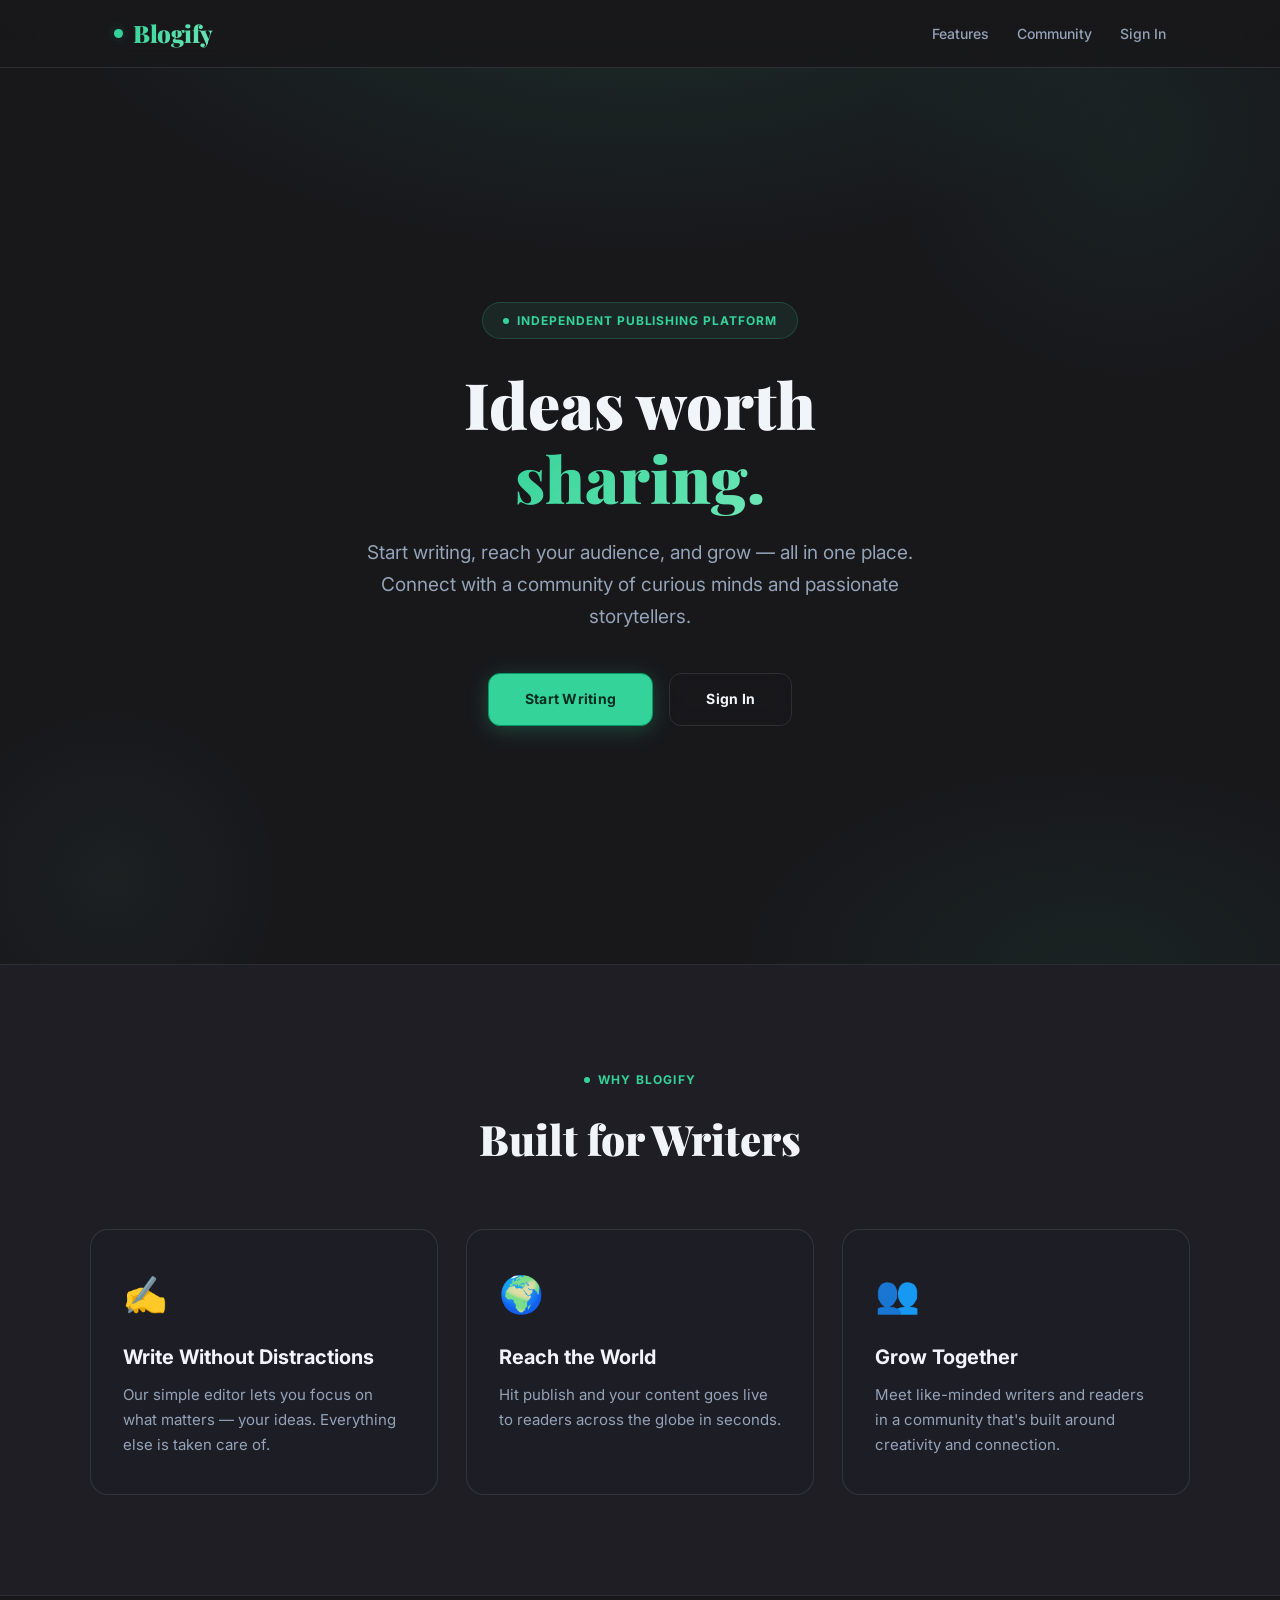
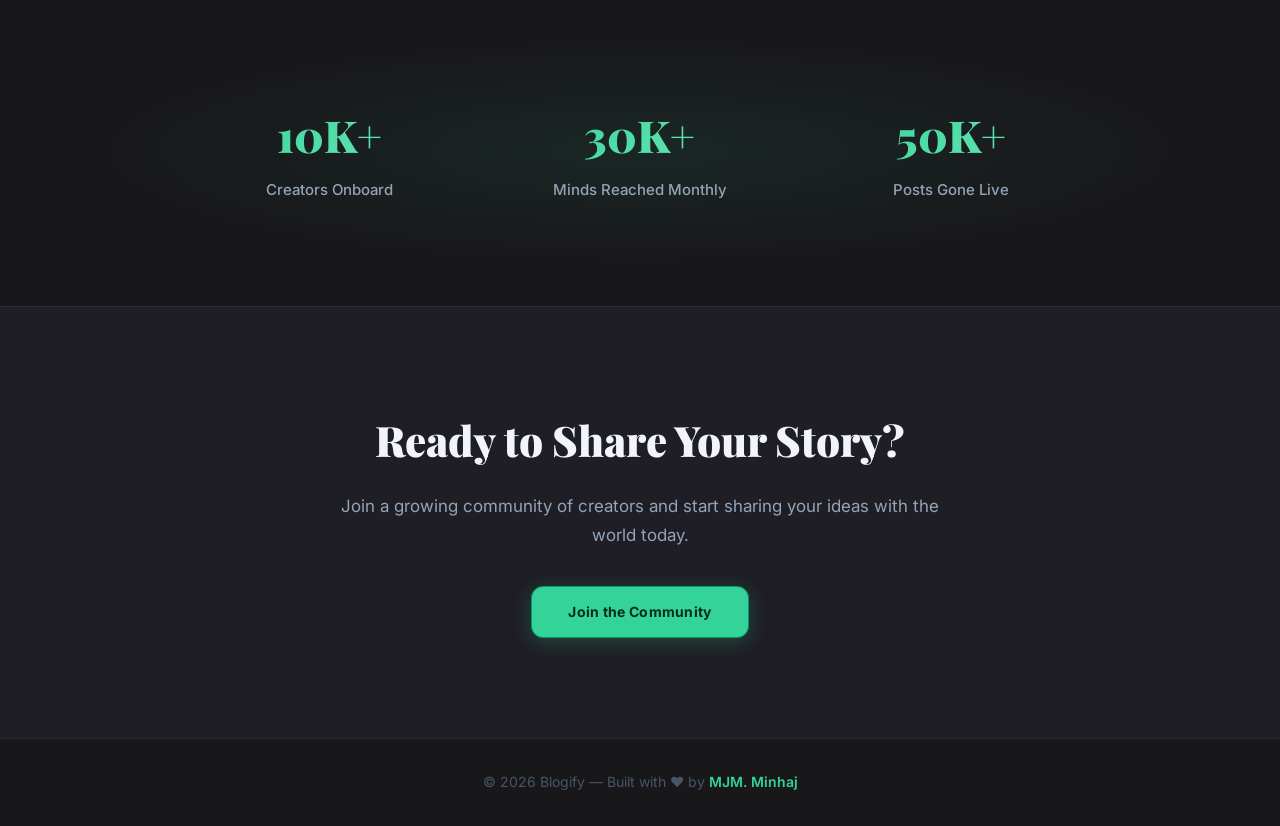
==== app.html @ f7abc470 "Add app.html" ====
<!doctype html>
<html lang="en">
<head>
  <meta charset="utf-8" />
  <meta name="viewport" content="width=device-width,initial-scale=1" />
  <title>Blogify — Share Your Ideas with the World</title>
  <meta name="description" content="Blogify is a premium publishing platform to share ideas, knowledge, and experiences with the world." />
  <link rel="icon" href="data:image/svg+xml,%3Csvg xmlns='http://www.w3.org/2000/svg' viewBox='0 0 100 100'%3E%3Ccircle cx='50' cy='50' r='40' fill='%2334d399'/%3E%3C/svg%3E">
  <link rel="preconnect" href="https://fonts.googleapis.com">
  <link rel="preconnect" href="https://fonts.gstatic.com" crossorigin>
  <link href="https://fonts.googleapis.com/css2?family=Inter:wght@300;400;500;600;700;800;900&family=Playfair+Display:wght@400;600;700;900&display=swap" rel="stylesheet">
  <style>
    /* ─── Reset ────────────────────────────────────────── */
    *, *::before, *::after {
      box-sizing: border-box;
      margin: 0;
      padding: 0;
    }

    /* ─── Design Tokens ────────────────────────────────── */
    :root {
      --accent:         #6ee7b7;
      --accent-bright:  #34d399;
      --accent-dark:    #059669;
      --accent-glow:    rgba(52, 211, 153, 0.25);
      --bg:             #18181b;
      --bg-2:           #1e1e24;
      --bg-3:           #27272f;
      --surface:        rgba(30, 30, 38, 0.85);
      --glass:          rgba(255, 255, 255, 0.04);
      --glass-border:   rgba(255, 255, 255, 0.10);
      --text:           #f1f5f9;
      --text-muted:     #94a3b8;
      --text-faint:     #475569;
      --text-on-accent: #022c22;
      --border:         rgba(148, 163, 184, 0.12);
      --shadow-lg:      0 8px 40px rgba(0,0,0,0.6);
      --shadow-glow:    0 0 30px rgba(52,211,153,0.18), 0 4px 20px rgba(0,0,0,0.5);
      --radius-md:      12px;
      --radius-lg:      18px;
      --radius-xl:      24px;
      --transition:     0.25s cubic-bezier(0.4, 0, 0.2, 1);
    }

    body {
      font-family: 'Inter', sans-serif;
      background: var(--bg);
      color: var(--text);
      overflow-x: hidden;
      line-height: 1.6;
    }

    /* ─── Navbar ────────────────────────────────────────── */
    nav {
      position: fixed;
      top: 0;
      width: 100%;
      background: rgba(24, 24, 27, 0.88);
      backdrop-filter: blur(18px);
      -webkit-backdrop-filter: blur(18px);
      border-bottom: 1px solid var(--glass-border);
      z-index: 1000;
      padding: 0.9rem 0;
    }

    .nav-container {
      max-width: 1100px;
      margin: 0 auto;
      padding: 0 24px;
      display: flex;
      justify-content: space-between;
      align-items: center;
    }

    .logo {
      display: flex;
      align-items: center;
      gap: 10px;
      text-decoration: none;
    }

    .logo-dot {
      width: 9px;
      height: 9px;
      border-radius: 50%;
      background: var(--accent-bright);
      box-shadow: 0 0 10px var(--accent-glow);
      animation: pulse-dot 2s infinite;
    }

    .logo-text {
      font-family: 'Playfair Display', serif;
      font-size: 1.5rem;
      font-weight: 900;
      background: linear-gradient(135deg, var(--accent-bright), var(--accent));
      -webkit-background-clip: text;
      -webkit-text-fill-color: transparent;
      background-clip: text;
      letter-spacing: -0.02em;
    }

    .nav-links {
      display: flex;
      gap: 28px;
      list-style: none;
    }

    .nav-links a {
      text-decoration: none;
      color: var(--text-muted);
      font-weight: 500;
      font-size: 14px;
      transition: color var(--transition);
    }

    .nav-links a:hover {
      color: var(--accent-bright);
    }

    /* ─── Hero Section ──────────────────────────────────── */
    .hero {
      margin-top: 64px;
      min-height: 100vh;
      display: flex;
      align-items: center;
      justify-content: center;
      position: relative;
      overflow: hidden;
      background:
        radial-gradient(ellipse 80% 60% at 50% -15%, rgba(52,211,153,0.12) 0%, transparent 60%),
        radial-gradient(ellipse 50% 40% at 85% 100%, rgba(52,211,153,0.06) 0%, transparent 55%),
        var(--bg);
    }

    .hero::before {
      content: '';
      position: absolute;
      top: -20%;
      right: -8%;
      width: 500px;
      height: 500px;
      background: radial-gradient(circle, rgba(52,211,153,0.06) 0%, transparent 70%);
      border-radius: 50%;
      animation: float 20s ease-in-out infinite;
    }

    .hero::after {
      content: '';
      position: absolute;
      bottom: -10%;
      left: -5%;
      width: 350px;
      height: 350px;
      background: radial-gradient(circle, rgba(110,231,183,0.04) 0%, transparent 70%);
      border-radius: 50%;
      animation: float 15s ease-in-out infinite reverse;
    }

    @keyframes float {
      0%, 100% { transform: translateY(0px); }
      50% { transform: translateY(30px); }
    }

    @keyframes pulse-dot {
      0%, 100% { opacity: 1; transform: scale(1); }
      50% { opacity: 0.6; transform: scale(0.8); }
    }

    .hero-content {
      position: relative;
      z-index: 10;
      max-width: 720px;
      text-align: center;
      padding: 40px 24px;
    }

    .hero-badge {
      display: inline-flex;
      align-items: center;
      gap: 8px;
      background: rgba(52, 211, 153, 0.08);
      border: 1px solid rgba(52, 211, 153, 0.2);
      color: var(--accent-bright);
      padding: 8px 20px;
      border-radius: 50px;
      font-size: 12px;
      font-weight: 700;
      margin-bottom: 28px;
      text-transform: uppercase;
      letter-spacing: 0.08em;
    }

    .hero-badge-dot {
      width: 6px;
      height: 6px;
      border-radius: 50%;
      background: var(--accent-bright);
      animation: pulse-dot 2s infinite;
    }

    .hero h1 {
      font-family: 'Playfair Display', serif;
      font-size: 64px;
      font-weight: 900;
      margin-bottom: 22px;
      line-height: 1.15;
      color: var(--text);
      animation: slideDown 1s ease-out;
    }

    .hero h1 span {
      background: linear-gradient(135deg, var(--accent-bright), var(--accent));
      -webkit-background-clip: text;
      -webkit-text-fill-color: transparent;
      background-clip: text;
    }

    .hero p {
      font-size: 19px;
      font-weight: 400;
      margin-bottom: 40px;
      color: var(--text-muted);
      line-height: 1.7;
      max-width: 560px;
      margin-left: auto;
      margin-right: auto;
      animation: slideUp 1.2s ease-out;
    }

    .hero-buttons {
      display: flex;
      gap: 16px;
      justify-content: center;
      flex-wrap: wrap;
      animation: slideUp 1.4s ease-out;
    }

    /* ─── Buttons ────────────────────────────────────────── */
    .btn {
      padding: 14px 36px;
      font-size: 14px;
      font-weight: 700;
      border: none;
      border-radius: var(--radius-md);
      cursor: pointer;
      transition: all var(--transition);
      font-family: 'Inter', sans-serif;
      text-decoration: none;
      display: inline-block;
      letter-spacing: 0.02em;
    }

    .btn-primary {
      background: var(--accent-bright);
      color: var(--text-on-accent);
      border: 1px solid var(--accent-dark);
      box-shadow: 0 4px 20px rgba(52,211,153,0.25);
    }

    .btn-primary:hover {
      background: var(--accent);
      transform: translateY(-3px);
      box-shadow: 0 8px 30px rgba(52,211,153,0.35);
    }

    .btn-secondary {
      background: transparent;
      color: var(--text);
      border: 1px solid var(--glass-border);
      backdrop-filter: blur(8px);
    }

    .btn-secondary:hover {
      border-color: var(--accent-bright);
      color: var(--accent-bright);
      transform: translateY(-3px);
      box-shadow: 0 4px 20px rgba(52,211,153,0.12);
    }

    /* ─── Features Section ──────────────────────────────── */
    .features {
      background: var(--bg-2);
      padding: 100px 24px;
      text-align: center;
      border-top: 1px solid var(--border);
      border-bottom: 1px solid var(--border);
    }

    .features-container {
      max-width: 1100px;
      margin: 0 auto;
    }

    .section-label {
      display: inline-flex;
      align-items: center;
      gap: 8px;
      font-size: 12px;
      font-weight: 700;
      text-transform: uppercase;
      letter-spacing: 0.1em;
      color: var(--accent-bright);
      margin-bottom: 16px;
    }

    .section-label-dot {
      width: 6px;
      height: 6px;
      border-radius: 50%;
      background: var(--accent-bright);
    }

    .section-title {
      font-family: 'Playfair Display', serif;
      font-size: 42px;
      font-weight: 900;
      margin-bottom: 56px;
      color: var(--text);
    }

    .features-grid {
      display: grid;
      grid-template-columns: repeat(auto-fit, minmax(300px, 1fr));
      gap: 28px;
    }

    .feature-card {
      background: var(--surface);
      padding: 36px 32px;
      border-radius: var(--radius-lg);
      border: 1px solid var(--glass-border);
      transition: all var(--transition);
      text-align: left;
    }

    .feature-card:hover {
      transform: translateY(-6px);
      border-color: rgba(52,211,153,0.2);
      box-shadow: var(--shadow-glow);
    }

    .feature-icon {
      font-size: 36px;
      margin-bottom: 18px;
      display: block;
    }

    .feature-card h3 {
      font-size: 20px;
      font-weight: 700;
      margin-bottom: 10px;
      color: var(--text);
    }

    .feature-card p {
      font-size: 15px;
      color: var(--text-muted);
      line-height: 1.65;
    }

    /* ─── Stats Section ─────────────────────────────────── */
    .stats {
      background:
        radial-gradient(ellipse 60% 50% at 50% 50%, rgba(52,211,153,0.08) 0%, transparent 70%),
        var(--bg);
      padding: 80px 24px;
      text-align: center;
    }

    .stats-container {
      max-width: 900px;
      margin: 0 auto;
      display: grid;
      grid-template-columns: repeat(auto-fit, minmax(180px, 1fr));
      gap: 32px;
    }

    .stat-item {
      padding: 24px;
    }

    .stat-item h4 {
      font-family: 'Playfair Display', serif;
      font-size: 44px;
      font-weight: 900;
      margin-bottom: 8px;
      background: linear-gradient(135deg, var(--accent-bright), var(--accent));
      -webkit-background-clip: text;
      -webkit-text-fill-color: transparent;
      background-clip: text;
    }

    .stat-item p {
      font-size: 15px;
      color: var(--text-muted);
      font-weight: 500;
    }

    /* ─── CTA Section ───────────────────────────────────── */
    .cta {
      background: var(--bg-2);
      padding: 100px 24px;
      text-align: center;
      border-top: 1px solid var(--border);
    }

    .cta-content {
      max-width: 640px;
      margin: 0 auto;
    }

    .cta h2 {
      font-family: 'Playfair Display', serif;
      font-size: 42px;
      font-weight: 900;
      margin-bottom: 18px;
      color: var(--text);
    }

    .cta p {
      font-size: 17px;
      color: var(--text-muted);
      margin-bottom: 36px;
      line-height: 1.7;
    }

    /* ─── Footer ────────────────────────────────────────── */
    footer {
      background: var(--bg);
      border-top: 1px solid var(--border);
      color: var(--text-faint);
      padding: 32px 24px;
      text-align: center;
      font-size: 14px;
    }

    footer a {
      color: var(--accent-bright);
      text-decoration: none;
      font-weight: 600;
      transition: color var(--transition);
    }

    footer a:hover {
      color: var(--accent);
    }

    /* ─── Animations ────────────────────────────────────── */
    @keyframes slideDown {
      from { opacity: 0; transform: translateY(-30px); }
      to { opacity: 1; transform: translateY(0); }
    }

    @keyframes slideUp {
      from { opacity: 0; transform: translateY(30px); }
      to { opacity: 1; transform: translateY(0); }
    }

    /* ─── Responsive ────────────────────────────────────── */
    @media (max-width: 768px) {
      .hero h1 {
        font-size: 38px;
      }

      .hero p {
        font-size: 16px;
      }

      .section-title {
        font-size: 32px;
      }

      .hero-buttons {
        flex-direction: column;
        align-items: center;
      }

      .btn {
        width: 100%;
        max-width: 320px;
        text-align: center;
      }

      .nav-links {
        display: none;
      }
    }
  </style>
</head>
<body>
  <!-- ── Navigation ── -->
  <nav>
    <div class="nav-container">
      <a href="./frontend/index.html" class="logo">
        <span class="logo-dot"></span>
        <span class="logo-text">Blogify</span>
      </a>
      <ul class="nav-links">
        <li><a href="#features">Features</a></li>
        <li><a href="#stats">Community</a></li>
        <li><a href="./frontend/login.html">Sign In</a></li>
      </ul>
    </div>
  </nav>

  <!-- ── Hero Section ── -->
  <section class="hero">
    <div class="hero-content">
      <span class="hero-badge">
        <span class="hero-badge-dot"></span>
        Independent Publishing Platform
      </span>
      <h1>Ideas worth<br><span>sharing.</span></h1>
      <p>Start writing, reach your audience, and grow — all in one place. Connect with a community of curious minds and passionate storytellers.</p>
      <div class="hero-buttons">
        <a href="./frontend/index.html" class="btn btn-primary">Start Writing</a>
        <a href="./frontend/login.html" class="btn btn-secondary">Sign In</a>
      </div>
    </div>
  </section>

  <!-- ── Features Section ── -->
  <section class="features" id="features">
    <div class="features-container">
      <div class="section-label">
        <span class="section-label-dot"></span>
        Why Blogify
      </div>
      <h2 class="section-title">Built for Writers</h2>
      <div class="features-grid">
        <div class="feature-card">
          <span class="feature-icon">✍️</span>
          <h3>Write Without Distractions</h3>
          <p>Our simple editor lets you focus on what matters — your ideas. Everything else is taken care of.</p>
        </div>
        <div class="feature-card">
          <span class="feature-icon">🌍</span>
          <h3>Reach the World</h3>
          <p>Hit publish and your content goes live to readers across the globe in seconds.</p>
       </div>
        <div class="feature-card">
          <span class="feature-icon">👥</span>
          <h3>Grow Together</h3>
          <p>Meet like-minded writers and readers in a community that's built around creativity and connection.</p>
        </div>
      </div>
    </div>
  </section>

  <!-- ── Stats Section ── -->
  <section class="stats" id="stats">
    <div class="stats-container">
      <div class="stat-item">
        <h4>10K+</h4>
        <p>Creators Onboard</p>
      </div>
      <div class="stat-item">
        <h4>30K+</h4>
        <p>Minds Reached Monthly</p>
      </div>
      <div class="stat-item">
        <h4>50K+</h4>
        <p>Posts Gone Live</p>
      </div>
    </div>
  </section>

  <!-- ── CTA Section ── -->
  <section class="cta" id="cta">
    <div class="cta-content">
      <h2>Ready to Share Your Story?</h2>
      <p>Join a growing community of creators and start sharing your ideas with the world today.</p>
      <a href="./frontend/login.html" class="btn btn-primary">Join the Community</a>
    </div>
  </section>

  <!-- ── Footer ── -->
  <footer>
    <p>&copy; 2026 Blogify &mdash; Built with ♥ by <a href="https://minhaj414.github.io/portfolio2/" target="_blank" rel="noopener">MJM. Minhaj</a></p>
  </footer>
</body>
</html>
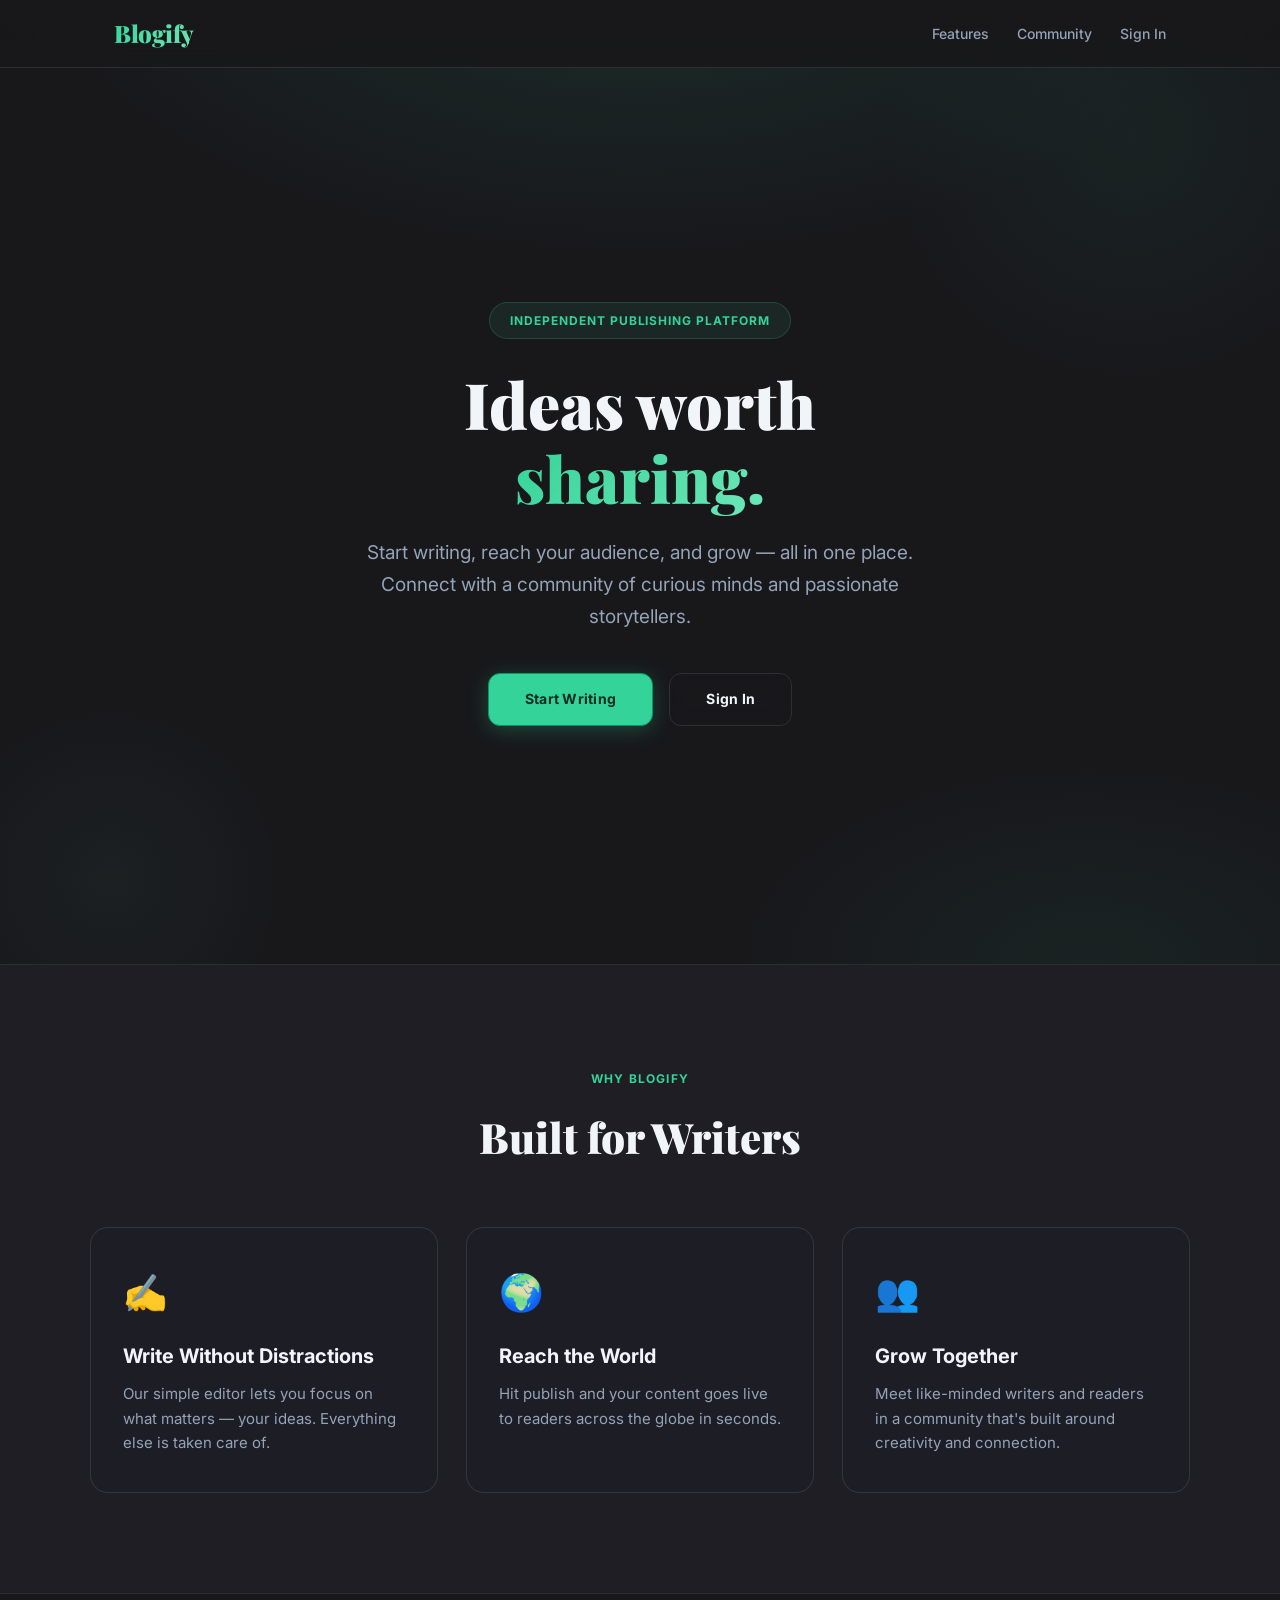
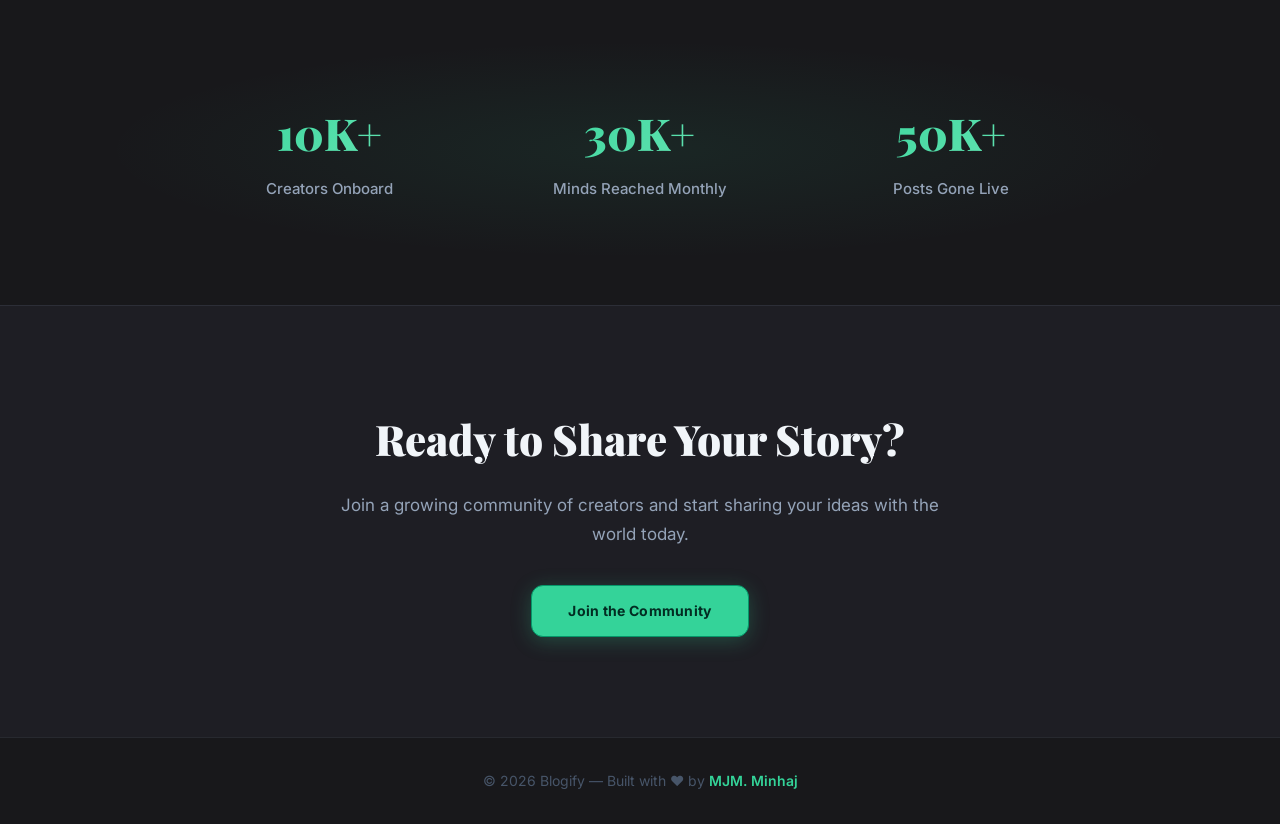
==== commit 93cf161a: "Remove logo and badge dot elements from HTML Removed unnecessary span elements for logo and badges." ====
--- a/app.html
+++ b/app.html
@@ -492,7 +492,6 @@
   <nav>
     <div class="nav-container">
       <a href="./frontend/index.html" class="logo">
-        <span class="logo-dot"></span>
         <span class="logo-text">Blogify</span>
       </a>
       <ul class="nav-links">
@@ -507,7 +506,6 @@
   <section class="hero">
     <div class="hero-content">
       <span class="hero-badge">
-        <span class="hero-badge-dot"></span>
         Independent Publishing Platform
       </span>
       <h1>Ideas worth<br><span>sharing.</span></h1>
@@ -523,7 +521,6 @@
   <section class="features" id="features">
     <div class="features-container">
       <div class="section-label">
-        <span class="section-label-dot"></span>
         Why Blogify
       </div>
       <h2 class="section-title">Built for Writers</h2>
